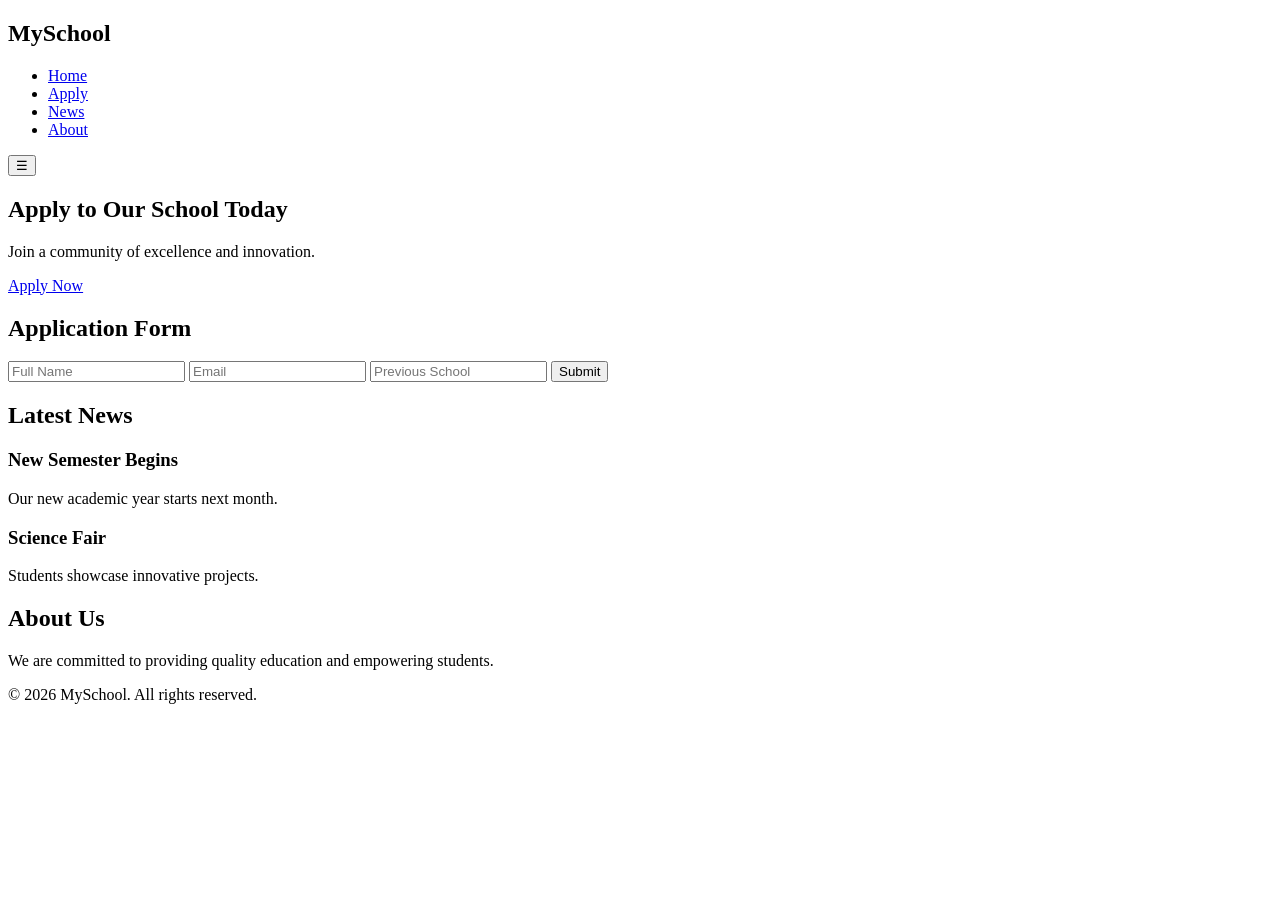
==== index.html @ 8803a894 "project setup" ====
<!DOCTYPE html>
<html lang="en">
<head>
  <meta charset="UTF-8">
  <meta name="viewport" content="width=device-width, initial-scale=1.0">
  <title>School Portal</title>
  <link rel="stylesheet" href="styles.css">
</head>
<body>

<!-- 🔷 Navbar -->
<header>
  <nav class="navbar">
    <h2 class="logo">MySchool</h2>
    <ul class="nav-links" id="navLinks">
      <li><a href="#">Home</a></li>
      <li><a href="#apply">Apply</a></li>
      <li><a href="#news">News</a></li>
      <li><a href="#about">About</a></li>
    </ul>
    <button class="menu-btn" onclick="toggleMenu()">☰</button>
  </nav>
</header>

<!-- 🔷 Hero -->
<section class="hero">
  <h1>Apply to Our School Today</h1>
  <p>Join a community of excellence and innovation.</p>
  <a href="#apply" class="btn">Apply Now</a>
</section>

<!-- 🔷 Apply Section -->
<section id="apply" class="section">
  <h2>Application Form</h2>
  <form id="applicationForm">
    <input type="text" placeholder="Full Name" required>
    <input type="email" placeholder="Email" required>
    <input type="text" placeholder="Previous School" required>
    <button type="submit">Submit</button>
  </form>
</section>

<!-- 🔷 News -->
<section id="news" class="section">
  <h2>Latest News</h2>
  <div class="cards">
    <div class="card">
      <h3>New Semester Begins</h3>
      <p>Our new academic year starts next month.</p>
    </div>
    <div class="card">
      <h3>Science Fair</h3>
      <p>Students showcase innovative projects.</p>
    </div>
  </div>
</section>

<!-- 🔷 About -->
<section id="about" class="section">
  <h2>About Us</h2>
  <p>We are committed to providing quality education and empowering students.</p>
</section>

<!-- 🔷 Footer -->
<footer>
  <p>© 2026 MySchool. All rights reserved.</p>
</footer>

<script src="script.js"></script>
</body>
</html>
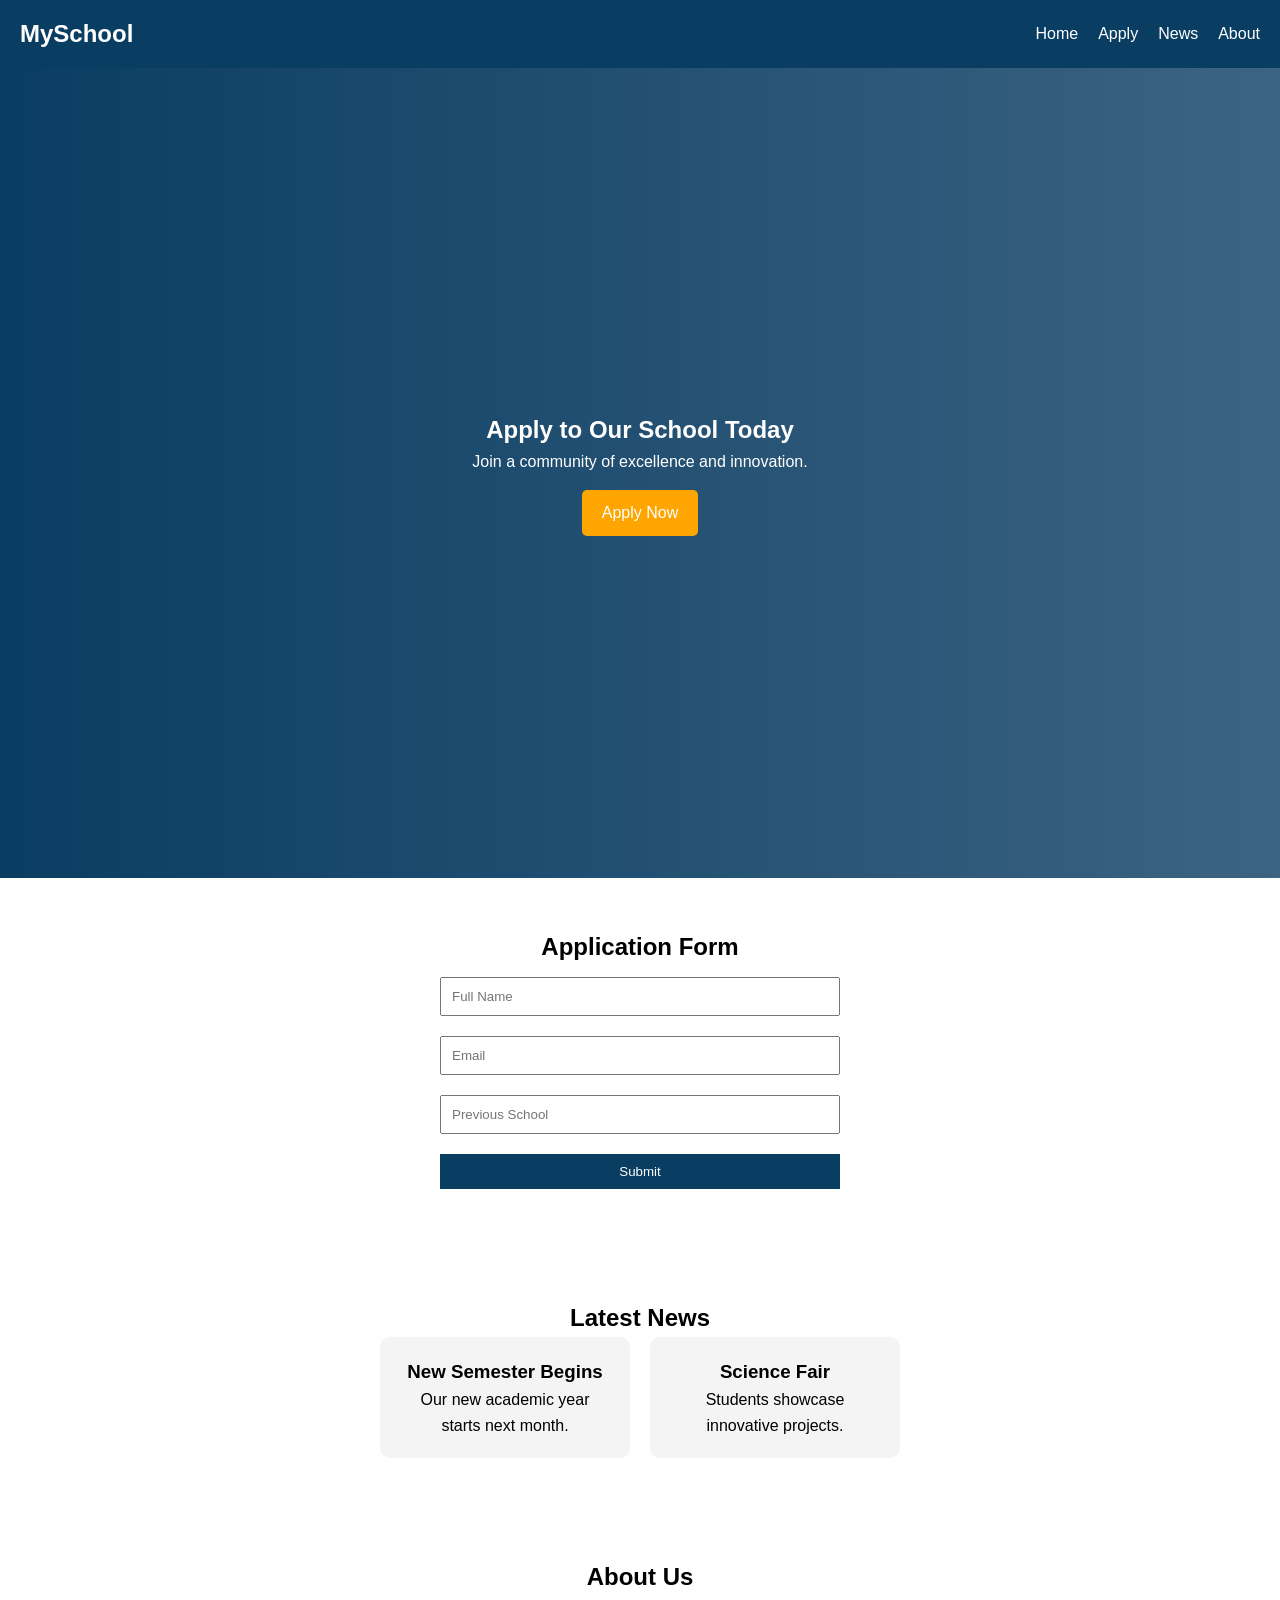
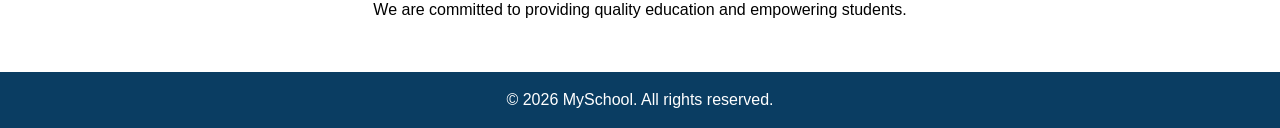
==== commit f557674e: "style: changing system style and intergrate responsiveness" ====
--- a/index.html
+++ b/index.html
@@ -4,7 +4,7 @@
   <meta charset="UTF-8">
   <meta name="viewport" content="width=device-width, initial-scale=1.0">
   <title>School Portal</title>
-  <link rel="stylesheet" href="styles.css">
+  <link rel="stylesheet" href="style.css">
 </head>
 <body>
 
--- a/style.css
+++ b/style.css
@@ -0,0 +1,132 @@
+* {
+  margin: 0;
+  padding: 0;
+  box-sizing: border-box;
+  font-family: Arial, sans-serif;
+}
+
+body {
+  line-height: 1.6;
+}
+
+/* Navbar */
+.navbar {
+  display: flex;
+  justify-content: space-between;
+  align-items: center;
+  background: #0a3d62;
+  color: white;
+  padding: 15px 20px;
+}
+
+.nav-links {
+  display: flex;
+  list-style: none;
+}
+
+.nav-links li {
+  margin-left: 20px;
+}
+
+.nav-links a {
+  color: white;
+  text-decoration: none;
+}
+
+.menu-btn {
+  display: none;
+  font-size: 24px;
+  background: none;
+  color: white;
+  border: none;
+}
+
+/* Hero */
+.hero {
+  height: 90vh;
+  background: linear-gradient(to right, #0a3d62, #3c6382);
+  color: white;
+  display: flex;
+  flex-direction: column;
+  justify-content: center;
+  align-items: center;
+  text-align: center;
+}
+
+.btn {
+  margin-top: 15px;
+  padding: 10px 20px;
+  background: orange;
+  color: white;
+  text-decoration: none;
+  border-radius: 5px;
+}
+
+/* Sections */
+.section {
+  padding: 50px 20px;
+  text-align: center;
+}
+
+/* Cards */
+.cards {
+  display: flex;
+  justify-content: center;
+  gap: 20px;
+  flex-wrap: wrap;
+}
+
+.card {
+  background: #f4f4f4;
+  padding: 20px;
+  width: 250px;
+  border-radius: 10px;
+}
+
+/* Form */
+form {
+  display: flex;
+  flex-direction: column;
+  max-width: 400px;
+  margin: auto;
+}
+
+form input, form button {
+  margin: 10px 0;
+  padding: 10px;
+}
+
+form button {
+  background: #0a3d62;
+  color: white;
+  border: none;
+}
+
+/* Footer */
+footer {
+  background: #0a3d62;
+  color: white;
+  text-align: center;
+  padding: 15px;
+}
+
+/* 📱 Responsive */
+@media (max-width: 768px) {
+  .nav-links {
+    display: none;
+    flex-direction: column;
+    background: #0a3d62;
+    position: absolute;
+    top: 60px;
+    right: 0;
+    width: 200px;
+  }
+
+  .nav-links.show {
+    display: flex;
+  }
+
+  .menu-btn {
+    display: block;
+  }
+}
